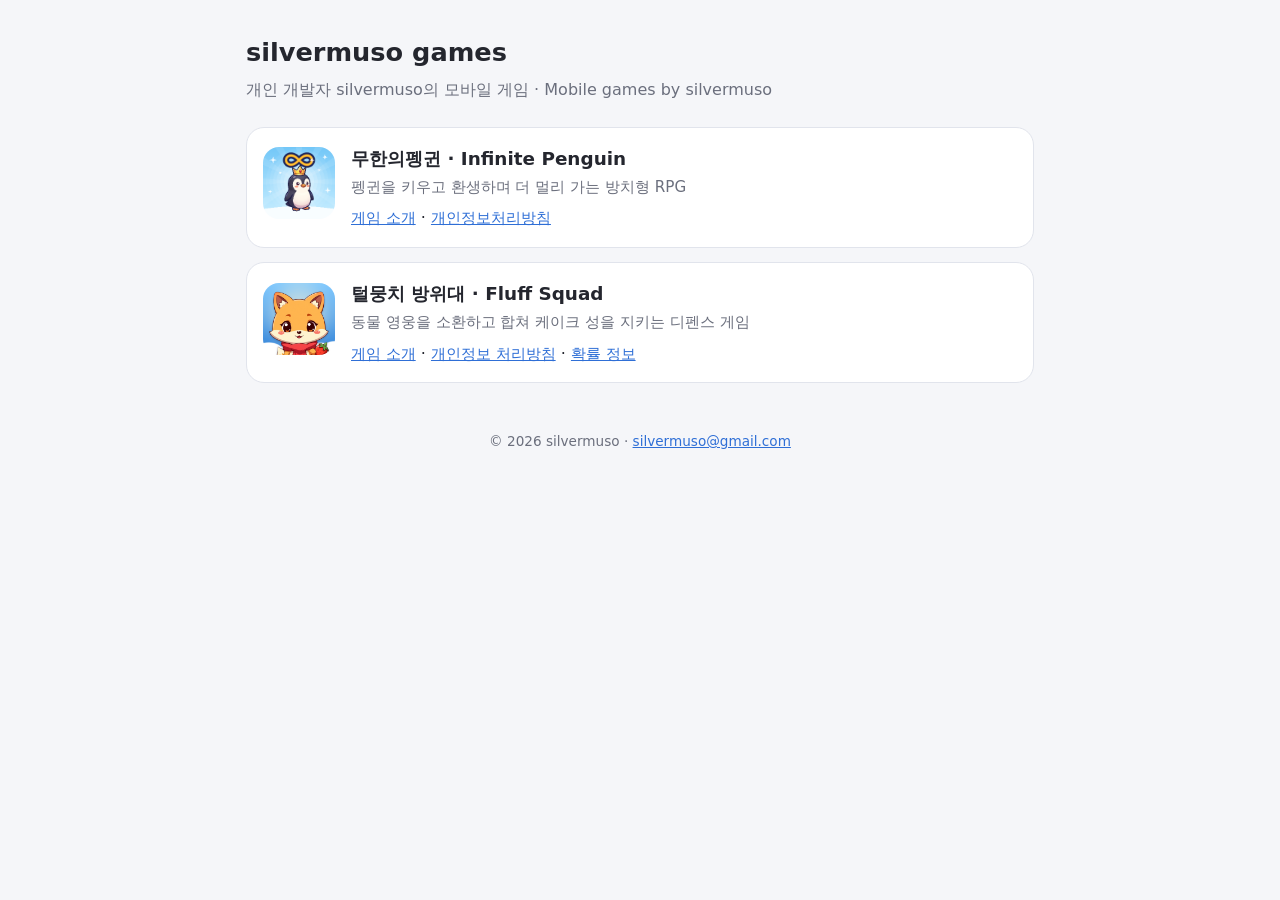
==== index.html @ d5bbaf69 "게임 목록 첫 화면, 무한의펭귄 게임 페이지와 처리방침 새 판 - 맨 위 index.html: 게임마다 폴더 하나(/<게임>/ 소개, /<게임>/privacy/ 처리방침), 무한의" ====
<!doctype html>
<html lang="ko">
<head>
<meta charset="utf-8">
<meta name="viewport" content="width=device-width, initial-scale=1">
<title>silvermuso games</title>
<meta name="description" content="개인 개발자 silvermuso의 모바일 게임 목록과 개인정보처리방침">
<style>
/* 게임 목록(사이트 맨 위). 게임마다 폴더 하나: /<게임>/ 소개, /<게임>/privacy/ 처리방침. app-ads.txt는 모든 게임이 같이 쓴다 */
:root { --ink: #24262e; --muted: #6b6f7d; --bg: #f5f6f9; --card: #ffffff; --line: #e1e4ec; --link: #2f6fd6; }
* { box-sizing: border-box; }
body { margin: 0; background: var(--bg); color: var(--ink); font-family: system-ui, -apple-system, "Segoe UI", "Apple SD Gothic Neo", "Malgun Gothic", "Noto Sans KR", sans-serif; line-height: 1.6; word-break: keep-all; overflow-wrap: anywhere; }
main { max-width: 820px; margin: 0 auto; padding: 32px 16px 48px; }
h1 { font-size: 1.6rem; margin: 0 0 4px; }
.lead { color: var(--muted); margin: 0 0 24px; }
ul.games { list-style: none; padding: 0; margin: 0; display: grid; gap: 14px; }
ul.games li { display: flex; gap: 16px; align-items: center; background: var(--card); border: 1px solid var(--line); border-radius: 18px; padding: 16px; }
ul.games img { width: 72px; height: 72px; border-radius: 16px; flex: none; }
ul.games h2 { font-size: 1.15rem; margin: 0; }
ul.games h2 a { color: var(--ink); text-decoration: none; }
ul.games p { margin: 2px 0 6px; color: var(--muted); font-size: 0.95rem; }
.links a { color: var(--link); font-size: 0.92rem; }
footer { text-align: center; color: var(--muted); font-size: 0.85rem; padding: 0 16px 32px; }
footer a { color: var(--link); }
</style>
</head>
<body>
<main>
<h1>silvermuso games</h1>
<p class="lead">개인 개발자 silvermuso의 모바일 게임 · Mobile games by silvermuso</p>
<ul class="games">
<li>
  <a href="penguinbrave/"><img src="penguinbrave/icon.png" alt="무한의펭귄 아이콘"></a>
  <div>
    <h2><a href="penguinbrave/">무한의펭귄 · Infinite Penguin</a></h2>
    <p>펭귄을 키우고 환생하며 더 멀리 가는 방치형 RPG</p>
    <span class="links"><a href="penguinbrave/">게임 소개</a> · <a href="penguinbrave/privacy/">개인정보처리방침</a></span>
  </div>
</li>
<li>
  <a href="fluffsquad/"><img src="fluffsquad/icon.png" alt="털뭉치 방위대 아이콘"></a>
  <div>
    <h2><a href="fluffsquad/">털뭉치 방위대 · Fluff Squad</a></h2>
    <p>동물 영웅을 소환하고 합쳐 케이크 성을 지키는 디펜스 게임</p>
    <span class="links"><a href="fluffsquad/">게임 소개</a> · <a href="fluffsquad/privacy/">개인정보 처리방침</a> · <a href="fluffsquad/odds/">확률 정보</a></span>
  </div>
</li>
</ul>
</main>
<footer>© 2026 silvermuso · <a href="mailto:silvermuso@gmail.com">silvermuso@gmail.com</a></footer>
</body>
</html>
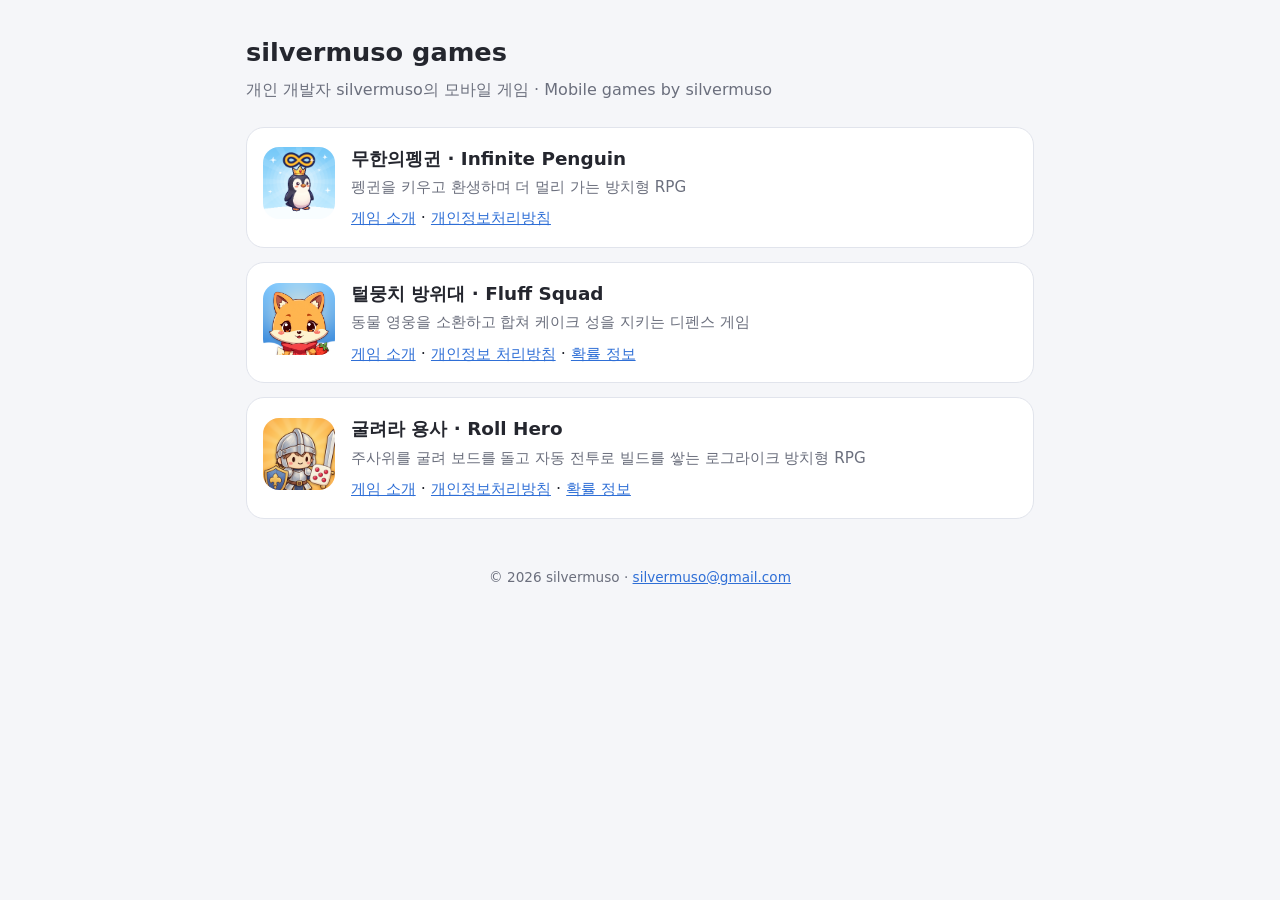
==== commit 6a12ea7f: "굴려라 용사(rollhero/): 게임 소개 · 개인정보처리방침 · 확률 정보, 게임 목록에 추가 - rollhero/ 원본은 loglegends 저장소의 site/rollhero" ====
--- a/index.html
+++ b/index.html
@@ -45,6 +45,14 @@
     <span class="links"><a href="fluffsquad/">게임 소개</a> · <a href="fluffsquad/privacy/">개인정보 처리방침</a> · <a href="fluffsquad/odds/">확률 정보</a></span>
   </div>
 </li>
+<li>
+  <a href="rollhero/"><img src="rollhero/icon.png" alt="굴려라 용사 아이콘"></a>
+  <div>
+    <h2><a href="rollhero/">굴려라 용사 · Roll Hero</a></h2>
+    <p>주사위를 굴려 보드를 돌고 자동 전투로 빌드를 쌓는 로그라이크 방치형 RPG</p>
+    <span class="links"><a href="rollhero/">게임 소개</a> · <a href="rollhero/privacy/">개인정보처리방침</a> · <a href="rollhero/odds/">확률 정보</a></span>
+  </div>
+</li>
 </ul>
 </main>
 <footer>© 2026 silvermuso · <a href="mailto:silvermuso@gmail.com">silvermuso@gmail.com</a></footer>
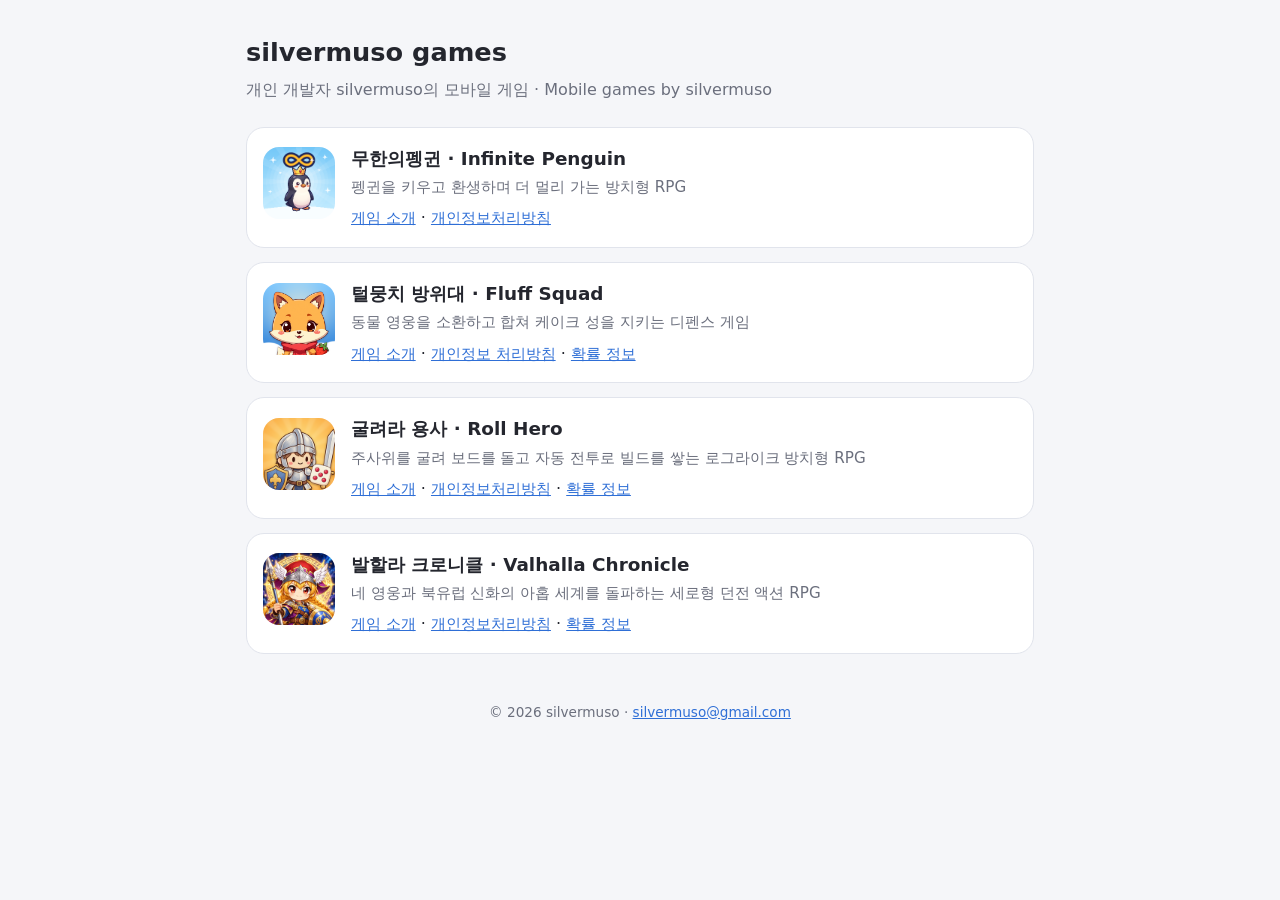
==== commit 0113ddc7: "발할라 크로니클(valhallachronicle/): 게임 소개 · 개인정보처리방침 · 확률 정보, 게임 목록에 추가 Co-Authored-By: Claude Opus 5.5 <n" ====
--- a/index.html
+++ b/index.html
@@ -53,6 +53,14 @@
     <span class="links"><a href="rollhero/">게임 소개</a> · <a href="rollhero/privacy/">개인정보처리방침</a> · <a href="rollhero/odds/">확률 정보</a></span>
   </div>
 </li>
+<li>
+  <a href="valhallachronicle/"><img src="valhallachronicle/icon.png" alt="발할라 크로니클 아이콘"></a>
+  <div>
+    <h2><a href="valhallachronicle/">발할라 크로니클 · Valhalla Chronicle</a></h2>
+    <p>네 영웅과 북유럽 신화의 아홉 세계를 돌파하는 세로형 던전 액션 RPG</p>
+    <span class="links"><a href="valhallachronicle/">게임 소개</a> · <a href="valhallachronicle/privacy/">개인정보처리방침</a> · <a href="valhallachronicle/odds/">확률 정보</a></span>
+  </div>
+</li>
 </ul>
 </main>
 <footer>© 2026 silvermuso · <a href="mailto:silvermuso@gmail.com">silvermuso@gmail.com</a></footer>
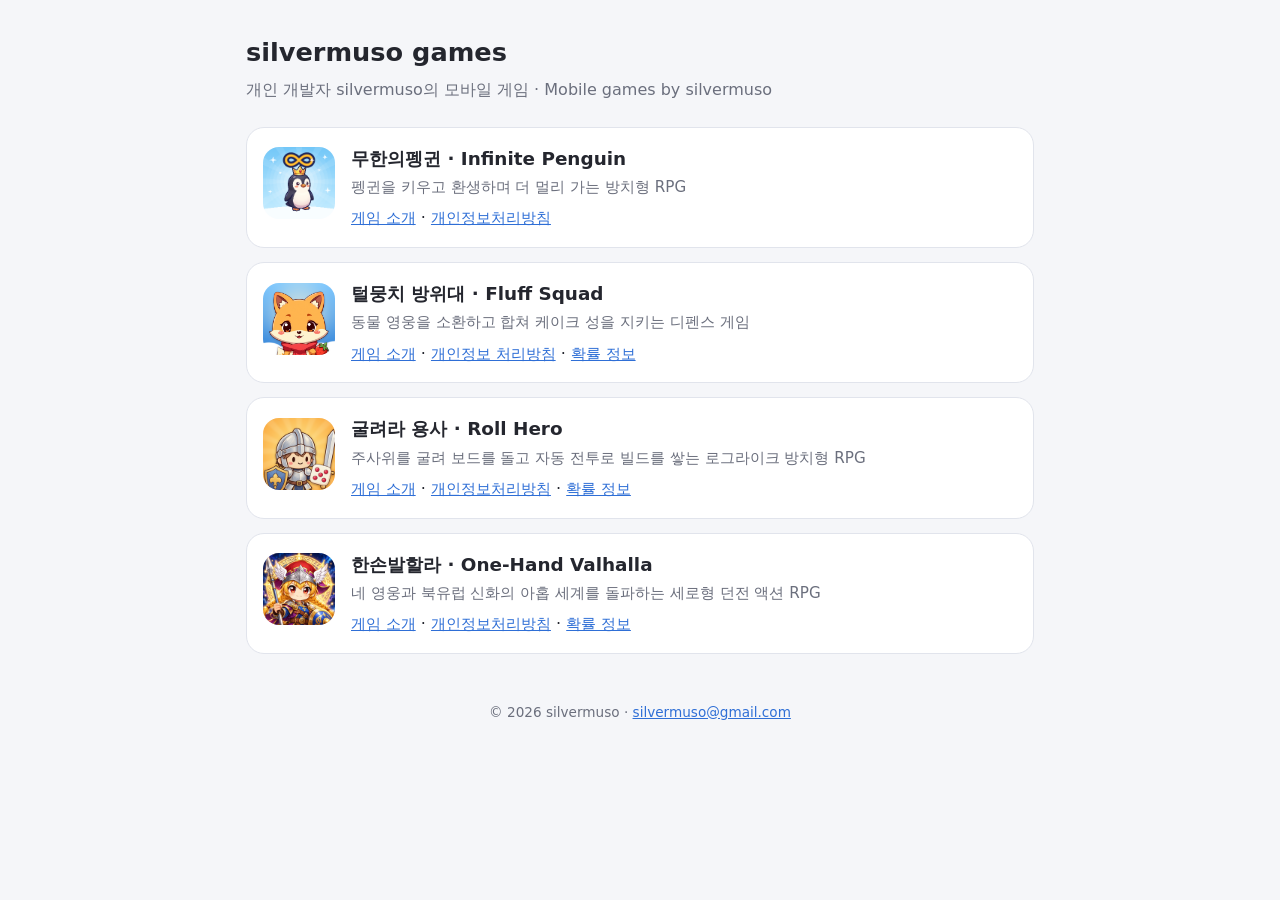
==== commit 04e5e36c: "발할라 크로니클 → 한손발할라: 목록 · 소개 · 계정 삭제 · 확률 · 개인정보처리방침 페이지 이름 변경 주소는 그대로. 개인정보처리방침에 이전 이름을 적어 둔다.  Co-Aut" ====
--- a/index.html
+++ b/index.html
@@ -54,9 +54,9 @@
   </div>
 </li>
 <li>
-  <a href="valhallachronicle/"><img src="valhallachronicle/icon.png" alt="발할라 크로니클 아이콘"></a>
+  <a href="valhallachronicle/"><img src="valhallachronicle/icon.png" alt="한손발할라 아이콘"></a>
   <div>
-    <h2><a href="valhallachronicle/">발할라 크로니클 · Valhalla Chronicle</a></h2>
+    <h2><a href="valhallachronicle/">한손발할라 · One-Hand Valhalla</a></h2>
     <p>네 영웅과 북유럽 신화의 아홉 세계를 돌파하는 세로형 던전 액션 RPG</p>
     <span class="links"><a href="valhallachronicle/">게임 소개</a> · <a href="valhallachronicle/privacy/">개인정보처리방침</a> · <a href="valhallachronicle/odds/">확률 정보</a></span>
   </div>
